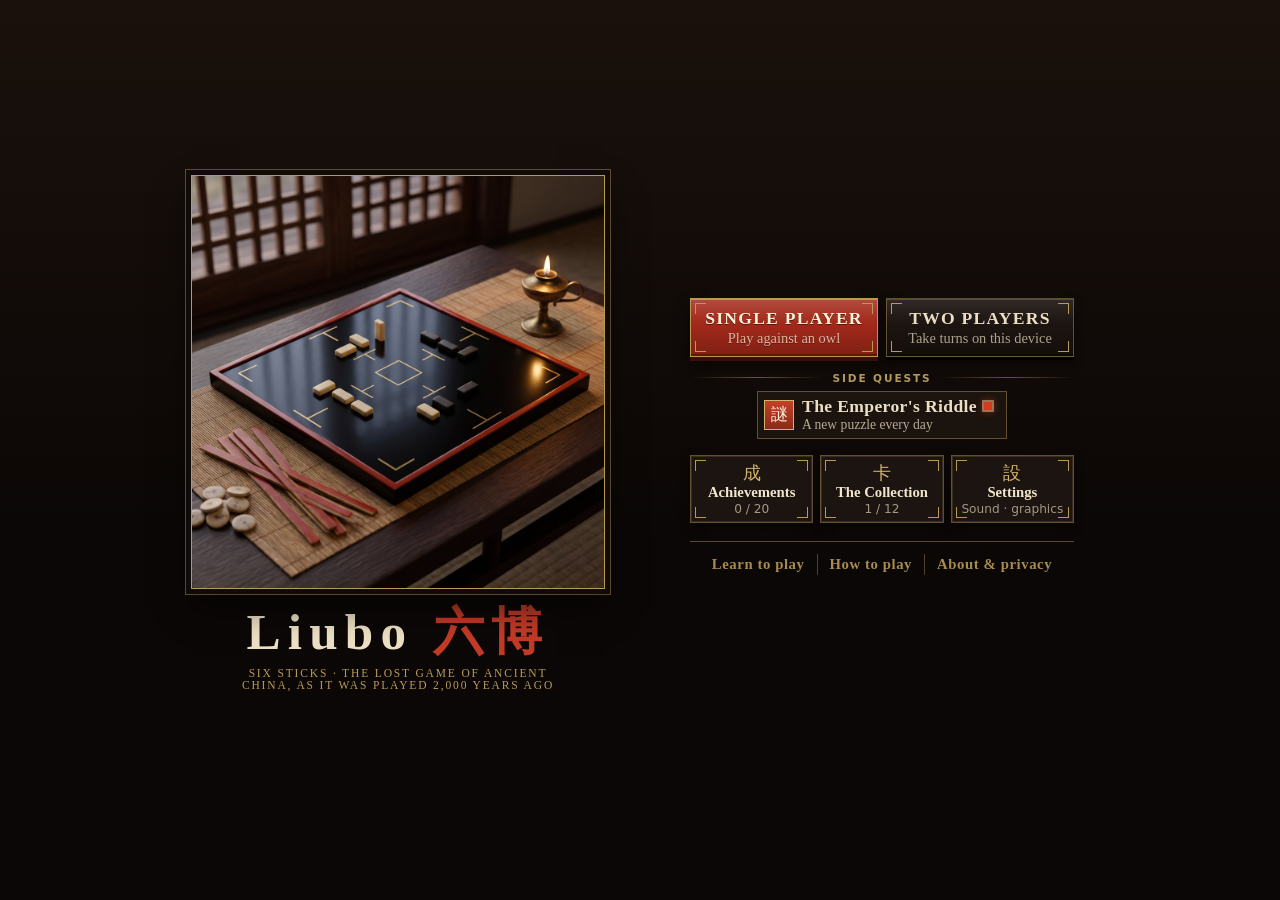
==== index.html @ 42d7b38d "Liubo 1.1.0 on the web: first publish (game code 21aaacc) Co-Authored-By: Claude Fable 5.2 <noreply@" ====
<!doctype html>
<html lang="en">
  <head>
    <meta charset="UTF-8" />
    <meta http-equiv="Content-Security-Policy" content="default-src 'self'; style-src 'self' 'unsafe-inline'; img-src 'self' data:; media-src 'self' data:; connect-src 'self'; object-src 'none'; base-uri 'self'; form-action 'none'" />
    <meta name="viewport" content="width=device-width, initial-scale=1.0, viewport-fit=cover" />
    <meta name="theme-color" content="#0b0705" />
    <title>Liubo: Ancient Strategy Game</title>
    <meta name="description" content="Play Liubo, the lost board game of Han dynasty China, in your browser. Throw six bamboo sticks, race your pieces around a lacquer board, raise an owl and catch the fish. Free, with no account, no adverts and no tracking." />
    <link rel="canonical" href="https://liubo.dcegno.com/" />

    <!-- Add to the home screen (Android: "Install app"; iPhone and iPad: Share → Add to Home Screen). -->
    <link rel="manifest" href="./manifest.webmanifest" />
    <link rel="icon" type="image/png" sizes="32x32" href="./icons/favicon-32.png" />
    <link rel="icon" type="image/png" sizes="192x192" href="./icons/icon-192.png" />
    <link rel="apple-touch-icon" href="./icons/apple-touch-icon.png" />
    <meta name="mobile-web-app-capable" content="yes" />
    <meta name="apple-mobile-web-app-capable" content="yes" />
    <meta name="apple-mobile-web-app-title" content="Liubo" />
    <meta name="apple-mobile-web-app-status-bar-style" content="black-translucent" />

    <!-- On an iPhone or iPad, Safari offers the real app from the App Store. -->
    <meta name="apple-itunes-app" content="app-id=6832985025" />

    <!-- The picture and words shown when the address is shared. -->
    <meta property="og:type" content="website" />
    <meta property="og:site_name" content="Liubo" />
    <meta property="og:title" content="Liubo: Ancient Strategy Game" />
    <meta property="og:description" content="The lost board game of Han dynasty China. Play it in your browser." />
    <meta property="og:url" content="https://liubo.dcegno.com/" />
    <meta property="og:image" content="https://liubo.dcegno.com/og.jpg" />
    <meta property="og:image:width" content="1200" />
    <meta property="og:image:height" content="630" />
    <meta name="twitter:card" content="summary_large_image" />
    <script type="module" crossorigin src="./assets/index-BTFy4guY.js"></script>
  </head>
  <body style="background:#0b0705">
    <div id="root"></div>
    <noscript>
      <p style="color:#e9d9b0;font-family:system-ui,sans-serif;text-align:center;padding:2rem">Liubo needs JavaScript to run. Please switch it on in your browser and load the page again.</p>
    </noscript>
  </body>
</html>
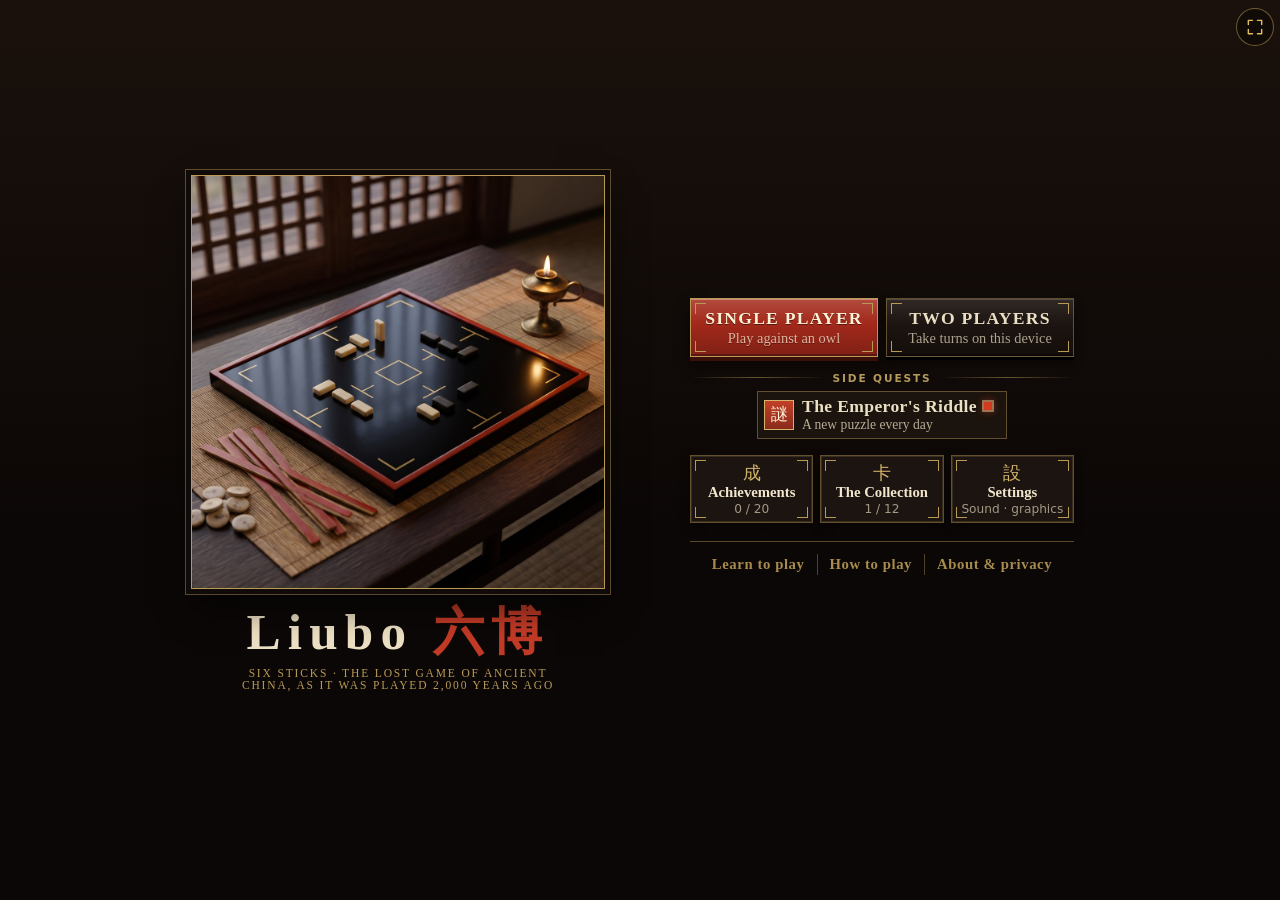
==== commit 06e76048: "Liubo 1.1.0 on the web (game code 63056d9) Co-Authored-By: Claude Fable 5.2 <noreply@anthropic.com>" ====
--- a/index.html
+++ b/index.html
@@ -31,13 +31,51 @@
     <meta property="og:image" content="https://liubo.dcegno.com/og.jpg" />
     <meta property="og:image:width" content="1200" />
     <meta property="og:image:height" content="630" />
+    <meta property="og:image:alt" content="A Liubo game on a lacquer table lit by an oil lamp" />
     <meta name="twitter:card" content="summary_large_image" />
-    <script type="module" crossorigin src="./assets/index-BTFy4guY.js"></script>
+
+    <!-- The menu's picture is fetched at once, together with the game's code. -->
+    <link rel="preload" as="image" href="./art/classic/hero.jpg" />
+
+    <!-- What the page is, for search engines (read as data, never run). -->
+    <script type="application/ld+json">
+      {
+        "@context": "https://schema.org",
+        "@type": "VideoGame",
+        "name": "Liubo: Ancient Strategy Game",
+        "url": "https://liubo.dcegno.com/",
+        "image": "https://liubo.dcegno.com/og.jpg",
+        "description": "Liubo, the lost board game of Han dynasty China, reconstructed. Throw six bamboo sticks, race your pieces around a lacquer board, raise an owl and catch the fish.",
+        "genre": ["Board game", "Strategy game"],
+        "gamePlatform": ["Web browser", "iOS"],
+        "applicationCategory": "Game",
+        "operatingSystem": "Any",
+        "playMode": ["SinglePlayer", "MultiPlayer"],
+        "inLanguage": ["en", "it", "es", "fr", "de", "pt", "ru", "tr", "ja", "ko", "zh-Hans", "zh-Hant"],
+        "isAccessibleForFree": true,
+        "offers": { "@type": "Offer", "price": "0", "priceCurrency": "EUR" },
+        "publisher": { "@type": "Organization", "name": "Dcegno", "url": "https://dcegno.com" },
+        "sameAs": ["https://apps.apple.com/app/id6832985025", "https://dcegno.com/liubo"]
+      }
+    </script>
+    <script type="module" crossorigin src="./assets/index-CDjH04Vp.js"></script>
+    <link rel="modulepreload" crossorigin href="./assets/game-B6VoAgsR.js">
+    <link rel="modulepreload" crossorigin href="./assets/react-BFPXi17q.js">
+    <link rel="modulepreload" crossorigin href="./assets/lang-D-Oax-G3.js">
+    <link rel="preload" as="style" crossorigin href="./assets/game-BafY4LHN.css">
   </head>
   <body style="background:#0b0705">
-    <div id="root"></div>
+    <div id="root">
+      <!-- Shown from the first moment, while the game's code arrives; the game replaces it when it starts. -->
+      <div role="status" aria-label="Liubo" style="position:fixed;inset:0;display:grid;place-items:center;background:radial-gradient(110% 80% at 50% 0%,#3a2416,#150d09 55%,#070504)">
+        <div style="text-align:center">
+          <div style="font:600 2.1rem/1 'Cormorant Garamond','Iowan Old Style',Palatino,'Songti SC',Georgia,serif;letter-spacing:0.34em;padding-left:0.34em;color:#e2bd62">LIUBO</div>
+          <div style="margin-top:0.7rem;font:1.35rem/1 'Songti SC','Noto Serif CJK SC',STSong,serif;letter-spacing:0.3em;padding-left:0.3em;color:#c23a26">六博</div>
+        </div>
+      </div>
+    </div>
     <noscript>
-      <p style="color:#e9d9b0;font-family:system-ui,sans-serif;text-align:center;padding:2rem">Liubo needs JavaScript to run. Please switch it on in your browser and load the page again.</p>
+      <p style="position:fixed;left:0;right:0;bottom:2rem;color:#e9d9b0;font-family:system-ui,sans-serif;text-align:center;padding:0 2rem">Liubo needs JavaScript to run. Please switch it on in your browser and load the page again.</p>
     </noscript>
   </body>
 </html>
--- a/assets/game-BafY4LHN.css
+++ b/assets/game-BafY4LHN.css
@@ -0,0 +1 @@
+:root{--ink: #3b2412;--wood: #8a5529;--wood-dark: #5e3716;--wood-light: #b9783f;--parchment: #fbeecb;--parchment-deep: #f0d79c;--gold: #ffd23f;--gold-deep: #e39a12;--sea: #1aa7c4;font-family:ui-rounded,SF Pro Rounded,Nunito,Avenir Next,system-ui,sans-serif;color:var(--ink)}*{box-sizing:border-box}html,body,#root{height:100%;margin:0}body{background:var(--sea);-webkit-tap-highlight-color:transparent;touch-action:manipulation;user-select:none;-webkit-user-select:none;overflow:hidden}button{font:inherit;color:inherit;cursor:pointer}img{-webkit-user-drag:none}.panel{background:linear-gradient(var(--parchment),var(--parchment-deep));border:4px solid var(--wood);border-radius:22px;box-shadow:inset 0 0 0 2px #ffe9a8,inset 0 -6px 12px #8a55292e,0 5px 0 var(--wood-dark),0 10px 18px #1e140a59}.btn{border:3px solid var(--wood-dark);border-radius:999px;background:linear-gradient(#ffe36b,var(--gold) 45%,var(--gold-deep));color:var(--wood-dark);font-weight:900;font-size:1.1rem;letter-spacing:.02em;padding:.6rem 1.4rem;box-shadow:inset 0 2px #ffffffb3,0 4px 0 var(--wood-dark),0 8px 12px #1e140a4d;text-shadow:0 1px 0 rgba(255,255,255,.6)}.btn:active:not(:disabled){transform:translateY(3px);box-shadow:inset 0 2px #ffffffb3,0 1px 0 var(--wood-dark)}.btn:disabled{filter:grayscale(.55) brightness(.92);opacity:.7;cursor:default}.btn.big{font-size:1.6rem;padding:.8rem 3.2rem;margin:.4rem 0 1.2rem}.link{border:0;background:none;font-weight:800;padding:.4rem .6rem}.chip,.lang button,.choice button{border:2.5px solid var(--wood-dark);border-radius:999px;background:linear-gradient(var(--wood-light),var(--wood));color:#fff3d6;font-weight:800;box-shadow:inset 0 1px #ffffff59,0 3px 0 var(--wood-dark);text-shadow:0 1px 0 rgba(0,0,0,.35)}.lang button.on,.choice button.on{background:linear-gradient(#ffe36b,var(--gold) 45%,var(--gold-deep));color:var(--wood-dark);text-shadow:0 1px 0 rgba(255,255,255,.6)}.home{height:100%;overflow-y:auto;background:radial-gradient(120% 90% at 30% 20%,#5fc6cf,#23a6c2 45%,#147f9d);padding:calc(env(safe-area-inset-top) + 14px) 16px 32px}.home-inner{max-width:500px;margin:0 auto;display:flex;flex-direction:column;align-items:center;text-align:center}.lang{align-self:flex-end;display:flex;gap:6px}.lang button{padding:.35rem .8rem;font-size:.85rem}.hero{position:relative;width:min(100%,360px,30vh);margin-top:22px}.hero-board{width:100%;aspect-ratio:1;object-fit:cover;border-radius:28px;border:5px solid var(--wood);box-shadow:0 6px 0 var(--wood-dark),0 14px 24px #1e140a66;display:block}.hero-pirate{position:absolute;bottom:-14px;height:46%;filter:drop-shadow(0 6px 4px rgba(30,20,10,.4))}.hero-pirate.left{left:-4%}.hero-pirate.right{right:-4%}.hero-owl{position:absolute;top:-6%;right:6%;height:26%;filter:drop-shadow(0 5px 4px rgba(30,20,10,.4))}.home h1{font-size:3.2rem;line-height:1;margin:1.1rem 0 0;letter-spacing:.01em;color:var(--gold);-webkit-text-stroke:2px var(--wood-dark);paint-order:stroke fill;text-shadow:0 4px 0 var(--wood-dark),0 8px 14px rgba(30,20,10,.45)}.sub{margin:.6rem 0 1rem;font-weight:800;color:#fff;text-shadow:0 2px 0 rgba(30,20,10,.55),0 0 8px rgba(30,20,10,.5);text-wrap:balance}.choice{display:flex;gap:8px;margin-bottom:10px;flex-wrap:wrap;justify-content:center}.choice button{padding:.5rem .95rem}.how{padding:14px 18px;text-align:left;width:100%}.how h2{margin:0 0 6px;font-size:1.15rem}.how ol{margin:0;padding-left:1.3rem;display:grid;gap:6px;line-height:1.35}.about{font-size:.82rem;opacity:.8;margin:12px 0 0}.match{position:fixed;inset:0;overflow:hidden}.scene{position:absolute;inset:0}.backdrop{position:absolute;inset:0;background:radial-gradient(120% 90% at 30% 20%,#5fc6cf,#23a6c2 45%,#147f9d)}.board3d{position:absolute!important;inset:0;touch-action:manipulation}.flat-wrap{position:absolute;inset:0;display:flex;align-items:center;justify-content:center;padding-left:10px;padding-right:10px}.board{width:100%;height:100%;max-width:560px;display:block;filter:drop-shadow(0 6px 0 rgba(30,20,10,.25))}.top,.tray{position:absolute;left:50%;transform:translate(-50%);width:min(100% - 16px,560px);z-index:2}.top{top:calc(env(safe-area-inset-top) + 6px);display:grid;gap:7px}.topbar{display:flex;gap:6px;align-items:center}.spacer{flex:1}.chip{font-size:.8rem;padding:.3rem .75rem;min-height:32px}.huds{display:grid;grid-template-columns:1fr 1fr;gap:8px}.hud{position:relative;display:flex;align-items:center;gap:6px;min-width:0;background:linear-gradient(var(--parchment),var(--parchment-deep));border:3px solid;border-radius:18px;padding:3px 8px 3px 3px;box-shadow:inset 0 0 0 2px #ffe9a8,0 3px 0 var(--wood-dark),0 6px 10px #1e140a4d;filter:saturate(.75) brightness(.93);transition:filter .2s,box-shadow .2s,transform .2s}.hud.active{filter:none;transform:scale(1.03);box-shadow:inset 0 0 0 2px #ffe9a8,0 0 0 4px var(--gold),0 8px 14px #1e140a59}.head{width:40px;height:40px;object-fit:contain;object-position:bottom;flex-shrink:0;margin:-8px 0 -3px;filter:drop-shadow(0 2px 1px rgba(30,20,10,.35))}.hud-text{display:grid;gap:2px;min-width:0}.hud-name{font-weight:900;font-size:.85rem;white-space:nowrap;overflow:hidden;text-overflow:ellipsis}.slots{display:flex;gap:2px}.coin{width:15px;height:15px;border-radius:50%;background:#5e371638;box-shadow:inset 0 1px 2px #1e140a73}.coin.won{background:radial-gradient(circle at 35% 30%,#fff3a8,var(--gold) 45%,var(--gold-deep));box-shadow:inset 0 0 0 1.5px #b9770a,0 1px #1e140a66;animation:coin-in .4s ease-out}@keyframes coin-in{0%{transform:scale(2.2) rotate(-40deg);opacity:0}}.streak{position:absolute;top:-10px;right:8px;background:linear-gradient(#ffe36b,var(--gold-deep));border:2px solid var(--wood-dark);border-radius:999px;font-size:.66rem;font-weight:900;padding:0 6px;white-space:nowrap}.tray{bottom:calc(env(safe-area-inset-bottom) + 10px);background:linear-gradient(var(--parchment),var(--parchment-deep));border:4px solid;border-radius:24px;padding:6px 12px 10px;box-shadow:inset 0 0 0 2px #ffe9a8,inset 0 -6px 12px #8a55292e,0 5px 0 var(--wood-dark),0 10px 18px #1e140a66}.message{margin:0 0 6px;font-weight:800;text-align:center;min-height:2.6em;display:flex;align-items:center;justify-content:center;line-height:1.3;text-wrap:balance}.tray-row{display:flex;align-items:center;gap:10px}.sticks{display:flex;gap:5px;padding:6px 8px;border-radius:14px;background:repeating-linear-gradient(90deg,#c99653 0 6px,#b98443 6px 12px);box-shadow:inset 0 2px 5px #1e140a73,0 0 0 2px var(--wood-dark)}.stick{width:17px;height:58px;border-radius:9px;border:2px solid var(--wood-dark);background:linear-gradient(90deg,#e2c483,#fbeecb 45%,#d3b06a);box-shadow:0 2px 2px #1e140a59}.stick.idle{opacity:.6}.stick.painted{background:linear-gradient(#d23a22 0 36%,var(--gold) 36% 45%,#d23a22 45% 55%,var(--gold) 55% 64%,#d23a22 64%);box-shadow:0 0 0 2px var(--gold),0 0 10px 2px #ffd23fcc}.sticks.rolling .stick{animation:tumble 1s cubic-bezier(.3,.6,.4,1) both;background:#e2c483;box-shadow:none}@keyframes tumble{0%{transform:translateY(0) rotate(0)}40%{transform:translateY(-26px) rotate(200deg) scaleX(.3)}to{transform:translateY(0) rotate(360deg)}}.result{flex:1;display:flex;flex-direction:column;align-items:center;min-width:0}.count{font-size:2.8rem;font-weight:900;line-height:1;font-variant-numeric:tabular-nums;color:var(--gold);-webkit-text-stroke:2px var(--wood-dark);paint-order:stroke fill;text-shadow:0 3px 0 var(--wood-dark)}.throw-name{font-size:.78rem;font-weight:900;text-align:center;margin-top:3px}.btn.throw{min-width:100px;color:#fff;text-shadow:0 2px 0 rgba(30,20,10,.45)}.win-backdrop{position:absolute;inset:0;z-index:3;display:grid;place-items:center;background:#1e140a73;padding:24px}.win{width:min(100%,380px);padding:20px 20px 22px;display:flex;flex-direction:column;align-items:center;gap:6px;animation:pop .35s ease-out}@keyframes pop{0%{transform:scale(.7);opacity:0}}.winner{height:170px;margin-top:-70px;filter:drop-shadow(0 8px 6px rgba(30,20,10,.45));animation:cheer .7s ease-in-out infinite alternate}@keyframes cheer{to{transform:translateY(-12px) rotate(3deg)}}.win h2{margin:0;font-size:2rem;text-align:center;text-wrap:balance;color:var(--gold);-webkit-text-stroke:2px var(--wood-dark);paint-order:stroke fill;text-shadow:0 3px 0 var(--wood-dark)}.win p{margin:0 0 8px;font-weight:900;font-size:1.4rem;font-variant-numeric:tabular-nums}.piece{transition:transform .3s cubic-bezier(.45,0,.25,1)}.pulse{animation:pulse 1s ease-in-out infinite;transform-box:fill-box;transform-origin:center}@keyframes pulse{50%{transform:scale(1.18);opacity:.55}}.route{animation:blink .9s ease-in-out infinite}@keyframes blink{50%{opacity:.35}}.ghost{animation:bob .9s ease-in-out infinite}@keyframes bob{50%{opacity:.65}}.pond-glow{stroke:var(--gold);stroke-width:7;animation:blink .9s ease-in-out infinite}.swim{animation:swim 14s linear infinite}@keyframes swim{to{transform:rotate(360deg)}}.splash{transform-box:fill-box;transform-origin:center;animation:splash .9s ease-out forwards}@keyframes splash{0%{transform:scale(.3);opacity:1}to{transform:scale(2.6);opacity:0}}@media(prefers-reduced-motion:reduce){.pulse,.route,.ghost,.pond-glow,.swim,.splash,.sticks.rolling .stick,.win,.winner,.coin.won{animation:none}.piece{transition:none}}.loading{position:absolute;inset:0;z-index:1;background:inherit;pointer-events:none;margin:0;display:grid;place-items:center;color:#fff;font-weight:900;font-size:1.2rem;text-shadow:0 2px 0 rgba(30,20,10,.5)}.theme-classic{--ink: #f1e6cc;--wood: #b08a3c;--wood-dark: #060403;--wood-light: #2a1c14;--parchment: #1d1410;--parchment-deep: #0f0a08;--gold: #e2bd62;--gold-deep: #a97e2b;color:var(--ink);font-family:Cormorant Garamond,Iowan Old Style,Palatino,Songti SC,Georgia,serif}.home.theme-classic{background:radial-gradient(110% 80% at 50% 0%,#3a2416,#150d09 55%,#070504)}.theme-classic .backdrop{background:#0b0705}.theme-classic .panel,.theme-classic .hud,.theme-classic .tray{background:linear-gradient(#221711f0,#0c0806f5);box-shadow:inset 0 0 0 1px #e2bd628c,inset 0 1px #ffffff0f,0 10px 26px #000000a6;border-width:2px;-webkit-backdrop-filter:blur(6px);backdrop-filter:blur(6px)}.theme-classic .panel{border-color:#7a2418}.theme-classic .hud{filter:brightness(.72)}.theme-classic .hud.active{filter:none;box-shadow:inset 0 0 0 1px #e2bd62b3,0 0 0 2px var(--gold),0 0 22px #ffbe5a73}.theme-classic .hud-name,.theme-classic .message{letter-spacing:.03em;font-size:1.02rem}.theme-classic .chip,.theme-classic .lang button,.theme-classic .choice button{background:linear-gradient(#2a1c14,#120c09);color:#e8d9b4;border:1.5px solid rgba(226,189,98,.6);box-shadow:0 3px 8px #00000080;text-shadow:none;font-weight:700;letter-spacing:.03em}.theme-classic .lang button.on,.theme-classic .choice button.on{background:linear-gradient(#b93a25,#7a2418);color:#fff1d6;border-color:var(--gold);text-shadow:0 1px 0 rgba(0,0,0,.5)}.theme-classic .btn{background:linear-gradient(#c24028,#8a2a1b);color:#fff1d6;border:1.5px solid var(--gold);box-shadow:inset 0 1px #ffffff40,0 4px #3d120b,0 10px 18px #0000008c;text-shadow:0 1px 0 rgba(0,0,0,.5);letter-spacing:.06em}.theme-classic .btn.throw{background:linear-gradient(#c24028,#8a2a1b)!important}.theme-classic .btn:active:not(:disabled){box-shadow:inset 0 1px #ffffff40,0 1px #3d120b}.theme-classic .hero-board{border:2px solid var(--gold-deep);border-radius:10px;box-shadow:0 0 0 5px #0a0605,0 0 0 6px #e2bd6280,0 22px 40px #000000b3}.home.theme-classic h1{font-weight:600;letter-spacing:.08em;color:var(--gold);-webkit-text-stroke:0;text-shadow:0 2px 14px rgba(255,180,80,.35)}.cjk{font-family:Songti SC,"Noto Serif CJK SC",STSong,serif;color:#c9402a}.theme-classic .sub{color:#d9c9a2;text-shadow:none;font-weight:500;font-style:italic;font-size:1.05rem}.theme-classic .how ol{font-size:1.02rem}.theme-classic .count{color:var(--gold);-webkit-text-stroke:0;text-shadow:0 0 14px rgba(255,190,90,.5);font-weight:600}.theme-classic .win h2{-webkit-text-stroke:0;text-shadow:0 0 14px rgba(255,190,90,.5);font-weight:600;letter-spacing:.05em}.theme-classic .sticks{background:repeating-linear-gradient(90deg,#6f5630 0 5px,#5d4727 5px 10px);box-shadow:inset 0 2px 6px #000000b3,0 0 0 1px #e2bd6280}.theme-classic .stick{border-color:#1a100a}.theme-classic .stick.painted{background:linear-gradient(90deg,#8a2a1b,#c24028 45%,#7a2418);box-shadow:0 0 10px 1px #ff9650b3}.theme-classic .coin{background:#f1e6cc1f;box-shadow:inset 0 0 0 1px #e2bd6259}.theme-classic .coin.won{background:radial-gradient(circle at 35% 30%,#fffaf0,#e9dcc0 55%,#b9a57c);box-shadow:0 1px 2px #0009}.theme-classic .streak{background:linear-gradient(#c24028,#8a2a1b);color:#fff1d6;border:1px solid var(--gold)}.piece-icon{display:block;flex-shrink:0;width:34px;height:20px;border-radius:5px;margin:0 4px 0 6px;box-shadow:inset 0 2px 2px #ffffff59,inset 0 -3px 4px #00000059,0 2px 4px #0009}.piece-icon.ivory{background:linear-gradient(#fbf3df,#d9c9a2)}.piece-icon.ebony{background:linear-gradient(#4a3024,#1c110b);box-shadow:inset 0 2px 2px #ffffff2e,inset 0 0 0 1px #e2bd6259,0 2px 4px #0009}.piece-icon.big{width:46px;height:92px;border-radius:9px;margin:0 0 8px}.match .loading{background:var(--loading-bg, #1aa7c4)}.theme-classic .loading{--loading-bg: #0b0705;color:#e2bd62;font-style:italic;letter-spacing:.04em;text-shadow:none}.theme-classic .tray,.theme-classic .hud{border-color:#e2bd628c!important}.theme-classic .board3d{filter:contrast(1.12) saturate(1.22)}.theme-classic .scene:after{content:"";position:absolute;inset:0;pointer-events:none;background:radial-gradient(120% 90% at 50% 50%,transparent 45%,rgba(0,0,0,.6))}.play-row{display:flex;gap:12px;flex-wrap:wrap;justify-content:center;margin:.4rem 0 1.2rem}.play-row .btn.big{margin:0;padding:.8rem 2rem}.lobby{width:100%;padding:16px 18px;margin:.4rem 0 1.2rem;display:grid;gap:10px;justify-items:center}.field{display:grid;gap:4px;width:100%;text-align:left;font-weight:700}.field input,.code-input{font:inherit;font-size:1.1rem;color:inherit;width:100%;padding:.55rem .8rem;border-radius:12px;border:2px solid var(--wood);background:#ffffff1f;user-select:text;-webkit-user-select:text}.code-input{text-align:center;letter-spacing:.35em;font-weight:800;text-transform:uppercase}.join-row{display:flex;gap:8px;width:100%}.join-row .btn{flex-shrink:0}.lobby-label{margin:6px 0 0;font-weight:700;opacity:.85}.lobby-hint{margin:0;font-size:.92rem;opacity:.8;text-wrap:balance}.lobby-code{margin:0;font-size:3rem;font-weight:800;letter-spacing:.3em;padding-left:.3em;color:var(--gold);user-select:text;-webkit-user-select:text}.lobby-wait{margin:0;font-style:italic}.lobby-error{margin:0;color:#ff8a70;font-weight:700}.chip.code{letter-spacing:.2em;cursor:default;user-select:text;-webkit-user-select:text}.clock{margin-left:auto;font-weight:800;font-variant-numeric:tabular-nums;font-size:1.05rem;padding:2px 8px;border-radius:8px;background:#00000040;opacity:.7}.clock.running{opacity:1;background:#b82a17;color:#fff}.reason{font-size:1rem!important;font-weight:600!important;opacity:.85}.net-banner{position:absolute;z-index:3;left:50%;top:42%;transform:translate(-50%,-50%);margin:0;padding:12px 18px;border-radius:14px;background:#0a0604e6;color:#ffe6b0;border:1px solid var(--gold);font-weight:700;text-align:center;max-width:min(90%,420px)}.avatar{flex-shrink:0;width:40px;height:40px;border-radius:50%;display:grid;place-items:center;background:radial-gradient(circle at 35% 30%,#3a271c,#120b08);box-shadow:inset 0 0 0 1.5px #e2bd6299,0 2px 5px #0009}.avatar .piece-icon{margin:0;width:24px;height:14px;border-radius:4px}.avatar.owl{font-size:1.35rem;line-height:1;color:#e2bd62}.hud-tag{font-size:.68rem;font-weight:700;letter-spacing:.12em;text-transform:uppercase;opacity:.7}.hud-home{font-size:.82rem;opacity:.75}.huds .hud-tag,.huds .hud-home,.huds .equip{display:none}.side-slot{--side-w: clamp(128px, 17vw, 210px);position:absolute;z-index:2;top:46%;transform:translateY(-50%);width:var(--side-w)}.side-slot.left{left:calc(env(safe-area-inset-left) + 10px)}.side-slot.right{right:calc(env(safe-area-inset-right) + 10px)}.side-slot .hud{flex-direction:column;text-align:center;gap:8px;padding:16px 10px 12px;border-radius:20px}.side-slot .hud-text{justify-items:center;gap:5px;width:100%}.side-slot .hud-name{font-size:1.15rem;max-width:100%}.theme-classic .side-slot .hud-name{font-size:1.3rem}.side-slot .avatar{width:68px;height:68px}.side-slot .avatar .piece-icon{width:40px;height:23px;border-radius:6px}.side-slot .avatar.owl{font-size:2.3rem}.side-slot .head{width:68px;height:68px;margin:0}.side-slot .slots{gap:4px;justify-content:center;flex-wrap:wrap}.side-slot .coin{width:18px;height:18px}.side-slot .clock{margin:0;font-size:1.35rem;padding:3px 14px}.equip{display:flex;gap:8px;width:100%;padding-top:9px;border-top:1px solid rgba(226,189,98,.28)}.equip-item{flex:1;display:grid;justify-items:center;align-content:start;gap:4px;font-size:.74rem;letter-spacing:.04em;opacity:.85}.equip-item>:first-child{height:22px}.equip-item .piece-icon{margin:3px 0;width:28px;height:16px}.equip-item img{object-fit:contain}.mini-sticks{display:flex;gap:2px}.mini-sticks i{width:5px;border-radius:3px;background:linear-gradient(90deg,#e2c483,#fbeecb 45%,#d3b06a);box-shadow:0 1px 2px #00000080}.mini-sticks i:nth-child(2){background:linear-gradient(90deg,#8a2a1b,#c24028 45%,#7a2418)}@media(max-height:520px){.side-slot{top:calc(env(safe-area-inset-top) + 46px);transform:none}.side-slot .hud{gap:4px;padding:8px 8px 7px}.side-slot .avatar,.side-slot .head{width:40px;height:40px}.side-slot .avatar .piece-icon{width:24px;height:14px}.side-slot .avatar.owl{font-size:1.35rem}.side-slot .hud-home,.side-slot .equip,.side-slot .hud-tag{display:none}.side-slot .coin{width:14px;height:14px}.side-slot .clock{font-size:1.05rem}}@media(max-height:520px)and (orientation:landscape){.side-slot{--side-w: clamp(90px, 12vw, 147px)}.side-slot .hud{gap:3px;padding:6px 6px 5px;border-radius:14px;border-width:2px}.side-slot .hud-name,.theme-classic .side-slot .hud-name{font-size:.9rem}.side-slot .hud-text{gap:3px}.side-slot .avatar,.side-slot .head{width:28px;height:28px}.side-slot .avatar .piece-icon{width:17px;height:10px;border-radius:3px}.side-slot .avatar.owl{font-size:.95rem}.side-slot .slots{gap:3px}.side-slot .slots{gap:2px}.side-slot .coin{width:9px;height:9px}.side-slot .clock{font-size:.8rem;padding:1px 8px}.tray{display:grid;grid-template-columns:1fr auto;align-items:center;column-gap:12px;width:min(100% - 250px,600px);bottom:calc(env(safe-area-inset-bottom) + 6px);padding:4px 8px 4px 12px;border-width:2px;border-radius:16px}.tray .tut-step{grid-column:1 / -1;margin:0;font-size:.62rem}.tray .message,.theme-classic .tray .message{margin:0;min-height:0;font-size:.82rem;line-height:1.25}.tray .tray-row{gap:8px}.tray .sticks{gap:3px;padding:4px 5px;border-radius:9px}.tray .stick{width:9px;height:30px;border-width:1px;border-radius:5px}.tray .count{font-size:1.5rem;min-width:1.2em}.tray .btn{font-size:.9rem;padding:.3rem .9rem;min-height:38px}}.btn.learn{margin:0 0 1.2rem}.tut-step{margin:0 0 2px;text-align:center;font-size:.72rem;font-weight:700;letter-spacing:.14em;text-transform:uppercase;color:var(--gold);opacity:.85}.reason{text-align:center;text-wrap:balance}.home-inner{position:relative;min-height:100%;justify-content:center}.home-brand,.home-menu{width:100%;display:flex;flex-direction:column;align-items:center}.menu{width:min(100%,340px);display:grid;gap:10px;margin:.4rem 0 1rem}.menu-item{display:grid;gap:1px;width:100%;padding:.6rem 1rem;text-align:center;border:2.5px solid var(--wood-dark);border-radius:16px;background:linear-gradient(var(--wood-light),var(--wood));color:#fff3d6;box-shadow:inset 0 1px #ffffff4d,0 3px 0 var(--wood-dark)}.menu-item:active{transform:translateY(2px)}.menu-label{font-weight:800;font-size:1.2rem;letter-spacing:.03em}.menu-hint{font-size:.85rem;opacity:.75}.menu-item.main{background:linear-gradient(#ffe36b,var(--gold) 45%,var(--gold-deep));color:var(--wood-dark);padding:.8rem 1rem}.menu-item.main .menu-label{font-size:1.45rem}.theme-classic .menu-item{background:linear-gradient(#2a1c14f2,#0f0a08f7);border:1px solid rgba(226,189,98,.55);color:#f1e6cc;box-shadow:0 4px 12px #00000080}.theme-classic .menu-item.main{background:linear-gradient(#c24028,#8a2a1b);border-color:var(--gold);color:#fff1d6}.theme-classic .menu-hint{font-style:italic}.setup{width:min(100%,420px);padding:14px 16px 8px;margin:.4rem 0 1rem;display:grid;gap:8px;justify-items:center}.setup h2{margin:0;font-size:1.35rem;color:var(--gold);letter-spacing:.04em}.setup-label{margin:6px 0 0;font-size:.78rem;font-weight:700;letter-spacing:.14em;text-transform:uppercase;opacity:.75}.setup .choice{margin:0}.setup .btn.big{margin:10px 0 0;padding:.65rem 2.4rem;font-size:1.35rem}.foes{display:grid;grid-template-columns:repeat(2,1fr);gap:8px;width:100%}.foe{display:grid;justify-items:center;align-content:start;gap:4px;padding:10px 4px 8px;border-radius:14px;border:1px solid rgba(226,189,98,.35);background:#00000040;opacity:.8}.foe.on{opacity:1;border-color:var(--gold);box-shadow:0 0 0 1px var(--gold),0 0 16px #ffbe5a59;background:#7a241859}.foe-name{font-weight:800;font-size:.98rem;line-height:1.15;text-wrap:balance}.foe-level{font-size:.72rem;letter-spacing:.12em;text-transform:uppercase;color:var(--gold)}.home-menu .how,.home-menu .lobby{width:min(100%,460px)}.how .link{display:block;margin:6px auto 0}.how>.btn{display:block;margin:12px auto 4px}@media(min-width:700px)and (min-height:700px){.hero{width:min(100%,420px,36vh)}.menu{width:400px;gap:12px}.menu-label{font-size:1.4rem}.menu-item.main .menu-label{font-size:1.65rem}.menu-hint{font-size:.98rem}.setup{width:480px}.foes{grid-template-columns:repeat(4,1fr)}}@media(min-width:640px)and (min-aspect-ratio:11/10){.home-inner{max-width:940px;display:grid;grid-template-columns:1fr 1fr;column-gap:28px;align-items:center;align-content:center}.lang{position:absolute;top:0;right:0}.hero{width:min(100%,420px,46vh);margin-top:0}}@media(max-height:520px)and (orientation:landscape){.home{padding-top:calc(env(safe-area-inset-top) + 8px);padding-bottom:10px;padding-left:calc(env(safe-area-inset-left) + 16px);padding-right:calc(env(safe-area-inset-right) + 16px)}.home h1{font-size:2rem;margin:6px 0 0}.sub,.theme-classic .sub{font-size:.85rem;margin:2px 0 0}.menu{gap:6px;margin:0}.menu-item,.menu-item.main{padding:.3rem .8rem;border-radius:12px}.menu-label,.menu-item.main .menu-label{font-size:1.05rem}.menu-hint{font-size:.74rem}.setup{margin:0;padding:8px 12px 4px;gap:4px}.setup h2{display:none}.setup-label{margin:0}.foe{grid-template-columns:auto 1fr;text-align:left;column-gap:6px;padding:5px 6px}.foe .avatar{grid-row:span 2;width:30px;height:30px;font-size:1rem}.setup .btn.big{margin-top:4px;padding:.35rem 2rem;font-size:1.1rem}}@media(max-aspect-ratio:11/10)and (max-width:699px){.hero{width:min(100%,360px,24vh);margin-top:10px}.home h1{font-size:2.7rem;margin-top:.8rem}.sub,.theme-classic .sub{margin:.4rem 0 .7rem}.menu{gap:8px}}.about-page h2{margin:10px 0 4px}.about-page h2:first-child{margin-top:0}.about-page p{margin:0 0 8px;line-height:1.4}.home-menu .about-page{width:min(100%,460px)}@media(max-height:520px)and (orientation:landscape){.menu-item .menu-hint{display:none}.menu-item,.menu-item.main{padding:.28rem .8rem}}.duel .side-slot{--side-w: clamp(170px, 18vw, 230px);display:grid;gap:12px}.station{display:grid;justify-items:center;gap:10px;padding:14px 10px;border:2px solid;border-radius:20px;background:linear-gradient(#221711f0,#0c0806f5);box-shadow:inset 0 0 0 1px #e2bd6266,0 10px 26px #0009;filter:brightness(.7);transition:filter .2s,box-shadow .2s}.station.active{filter:none;box-shadow:inset 0 0 0 1px #e2bd62b3,0 0 0 2px var(--gold),0 0 22px #ffbe5a73}.station .sticks{gap:6px;padding:8px 10px}.station .stick{width:19px;height:96px;border-radius:10px}.station .result{flex:none;min-height:4.2rem}.station .btn.throw{width:100%;font-size:1.25rem;padding:.7rem .5rem}.tray.talk{width:min(100% - 2 * (clamp(170px,18vw,230px) + 40px),560px);padding:8px 14px}.tray.talk .message{margin:0;min-height:0}.plaque,.seat-say,.seat-throw{position:absolute;z-index:2;margin:0}.plaque{display:grid;grid-template-columns:1fr auto;grid-template-rows:auto 1fr;align-items:center;gap:.3em .5em;padding:.7em .9em;border:2px solid;border-radius:1em;background:linear-gradient(#221711f0,#0c0806f5);box-shadow:inset 0 0 0 1px #e2bd6280,0 .5em 1.4em #0009;filter:brightness(.7);transition:filter .2s,box-shadow .2s}.seat.active .plaque{filter:none;box-shadow:inset 0 0 0 1px #e2bd62b3,0 0 0 2px var(--gold),0 0 1.4em #ffbe5a73}.plaque-who{display:flex;align-items:center;gap:.5em;min-width:0}.plaque .avatar{width:2.1em;height:2.1em}.plaque .avatar .piece-icon{width:1.25em;height:.72em;border-radius:.2em}.plaque .hud-name,.theme-classic .plaque .hud-name{font-size:1.25em}.plaque .slots{grid-column:1;gap:.22em;flex-wrap:wrap;align-self:start}.plaque .coin{width:.95em;height:.95em}.plaque-count{grid-column:2;grid-row:1 / 3;display:grid;justify-items:center;min-width:3.4em}.plaque .count{font-size:3.6em}.plaque .throw-name{font-size:.7em}.plaque .streak{font-size:.6em}.seat-say{display:flex;align-items:center;justify-content:center;text-align:center;font-weight:800;font-size:inherit;line-height:1.2;text-wrap:balance;text-shadow:0 1px 4px #000,0 0 10px #000}.seat-throw{display:flex}.seat-throw .btn.throw{flex:1;font-size:1.25em;padding:0;min-width:0}.topbar,.bar-handle{touch-action:none}.chip.tuck{padding:.3rem .6rem;opacity:.8}.bar-handle{justify-self:center;width:96px;height:22px;padding:0;border:0;background:none;display:grid;place-items:center}.bar-handle i{width:44px;height:5px;border-radius:3px;background:#e2bd62bf;box-shadow:0 1px 4px #000000b3}.bar-handle{width:auto;height:auto;padding:3px 14px 2px;gap:3px}.bar-handle span{font-size:.68rem;font-weight:700;letter-spacing:.12em;text-transform:uppercase;color:#f1e6cccc;text-shadow:0 1px 3px #000}@media(max-width:430px){.topbar{gap:4px}.topbar .chip{font-size:.72rem;padding:.3rem .55rem}}.gc-why{margin:0;font-size:.8rem;opacity:.65;user-select:text;-webkit-user-select:text;text-wrap:balance}.menu-more{display:flex;flex-wrap:wrap;justify-content:center;gap:5px;margin-top:6px;padding-top:12px;border-top:1px solid rgba(226,189,98,.25)}.menu-more button{padding:.36rem .6rem;border-radius:999px;font-size:.8rem;font-weight:700;letter-spacing:0;white-space:nowrap;border:1px solid rgba(226,189,98,.4);background:#00000040;color:inherit;opacity:.9}.menu-more button:active{transform:translateY(1px)}.theme-classic .menu-more button{color:#e7d9b4}@media(min-width:700px)and (min-height:700px){.menu-more button{font-size:.92rem;padding:.42rem .75rem}}@media(max-height:520px)and (orientation:landscape){.menu-item .menu-hint{display:block}.menu-item,.menu-item.main{padding:.4rem .8rem}.menu-more{margin-top:2px;padding-top:8px}.menu-more button{font-size:.78rem;padding:.28rem .7rem}}.theme-classic{--lacquer: #100b09;--lacquer-lift: #1c1410;--cinnabar: #a3291b;--cinnabar-deep: #7c1d13;--bronze: #b99a55;--bronze-dim: rgba(185, 154, 85, .45);--bone: #ece0c4;--gold: #d2b46a;--ink: var(--bone);--mark: var(--bronze);--corners: linear-gradient(var(--mark), var(--mark)) top 4px left 4px / 11px 1px no-repeat, linear-gradient(var(--mark), var(--mark)) top 4px left 4px / 1px 11px no-repeat, linear-gradient(var(--mark), var(--mark)) top 4px right 4px / 11px 1px no-repeat, linear-gradient(var(--mark), var(--mark)) top 4px right 4px / 1px 11px no-repeat, linear-gradient(var(--mark), var(--mark)) bottom 4px left 4px / 11px 1px no-repeat, linear-gradient(var(--mark), var(--mark)) bottom 4px left 4px / 1px 11px no-repeat, linear-gradient(var(--mark), var(--mark)) bottom 4px right 4px / 11px 1px no-repeat, linear-gradient(var(--mark), var(--mark)) bottom 4px right 4px / 1px 11px no-repeat;font-family:Iowan Old Style,Palatino,Palatino Linotype,Book Antiqua,Songti SC,Georgia,serif}.theme-classic,.theme-classic *,.theme-classic *:before,.theme-classic *:after{border-radius:0!important}.theme-classic .coin{border-radius:50%!important}.theme-classic .stick,.theme-classic .mini-sticks i,.theme-classic .piece-icon,.theme-classic .bar-handle i{border-radius:1.5px!important}.home.theme-classic{background:linear-gradient(#1a110c,#0b0706 60%)}.theme-classic .panel,.theme-classic .hud,.theme-classic .tray,.theme-classic .plaque,.theme-classic .station{background:var(--corners),var(--lacquer);border:1px solid var(--bronze-dim)!important;box-shadow:0 6px 16px #0000008c;-webkit-backdrop-filter:none;backdrop-filter:none}.theme-classic .hud,.theme-classic .plaque{filter:none;opacity:.62;transform:none;transition:opacity .2s}.theme-classic .hud.active,.theme-classic .seat.active .plaque{opacity:1;transform:none;--mark: var(--bone);border-color:var(--bronze)!important;box-shadow:inset 0 3px 0 var(--cinnabar),0 6px 16px #0000008c}.theme-classic .hud-name{letter-spacing:.06em;font-weight:700}.theme-classic .message,.theme-classic .seat-say{font-weight:600;letter-spacing:.02em}.theme-classic .btn,.theme-classic .btn.throw{--mark: rgba(236, 224, 196, .55);background:var(--corners),var(--cinnabar)!important;color:var(--bone);border:1px solid var(--bronze);box-shadow:0 3px #3a0e09;text-shadow:none;font-weight:700;letter-spacing:.12em;text-transform:uppercase}.theme-classic .btn:active:not(:disabled){transform:translateY(2px);box-shadow:0 1px #3a0e09}.theme-classic .btn.big{letter-spacing:.16em}.theme-classic .chip,.theme-classic .lang button,.theme-classic .choice button{background:var(--lacquer);color:var(--bone);border:1px solid var(--bronze-dim);box-shadow:none;font-weight:600;letter-spacing:.06em}.theme-classic .lang button.on,.theme-classic .choice button.on{background:var(--cinnabar);border-color:var(--bronze);color:var(--bone);text-shadow:none}.theme-classic .clock,.theme-classic .net-banner,.theme-classic .streak{border:1px solid var(--bronze-dim)}.theme-classic .streak{background:var(--cinnabar)}.theme-classic .avatar{background:var(--lacquer-lift);box-shadow:inset 0 0 0 1px var(--bronze-dim)}.theme-classic .hud.active .avatar,.theme-classic .seat.active .avatar{background:var(--cinnabar-deep);box-shadow:inset 0 0 0 1px var(--bronze)}.theme-classic .sticks{box-shadow:inset 0 2px 5px #000000b3,0 0 0 1px var(--bronze-dim)}.theme-classic .stick.painted{background:var(--cinnabar);box-shadow:none}.theme-classic .count,.theme-classic .win h2{text-shadow:none;color:var(--bone)}.theme-classic .coin{box-shadow:inset 0 0 0 1px var(--bronze-dim);background:none}.home.theme-classic h1{text-shadow:none;color:var(--bone);letter-spacing:.14em;font-weight:600}.theme-classic .cjk{color:#c23a26}.theme-classic .sub{font-style:normal;letter-spacing:.16em;text-transform:uppercase;font-size:.72rem;color:var(--bronze)}.theme-classic .hero-board{border:1px solid var(--bronze);box-shadow:0 0 0 5px var(--lacquer),0 0 0 6px var(--bronze-dim),0 18px 32px #0009}.theme-classic .menu-item{background:var(--corners),var(--lacquer);color:var(--bone);border:1px solid var(--bronze-dim);box-shadow:none}.theme-classic .menu-item.main{--mark: rgba(236, 224, 196, .6);background:var(--corners),var(--cinnabar);border-color:var(--bronze);box-shadow:0 3px #3a0e09}.theme-classic .menu-label{letter-spacing:.14em;text-transform:uppercase;font-weight:700;font-size:1.02rem}.theme-classic .menu-item.main .menu-label{font-size:1.18rem}.theme-classic .menu-hint{font-style:normal;opacity:.7}.theme-classic .menu-more{gap:0;border-top-color:var(--bronze-dim)}.theme-classic .menu-more button{border:0;background:none;color:var(--bronze);letter-spacing:.04em;padding-top:.1rem;padding-bottom:.1rem}.theme-classic .menu-more button+button{border-left:1px solid var(--bronze-dim)}.theme-classic .setup h2{color:var(--bone);letter-spacing:.12em;text-transform:uppercase;font-size:1.1rem}.theme-classic .foe{background:var(--lacquer-lift);border:1px solid var(--bronze-dim);opacity:.7}.theme-classic .foe.on{opacity:1;background:var(--cinnabar-deep);border-color:var(--bronze);box-shadow:none}.theme-classic .foe-level{color:var(--bronze)}.theme-classic .loading{font-style:normal;letter-spacing:.14em;text-transform:uppercase}.huds.solo{grid-template-columns:1fr}.tray-who{flex:1;min-width:0;display:flex;align-items:center;gap:8px;position:relative;text-align:left}.tray-who .hud-name{font-size:1.05rem}.tray-who .clock{margin-left:0}.tray .result{flex:none;min-width:4.2rem}.match.wide .tray .result{flex:1;flex-direction:row;justify-content:center;gap:10px}.match.wide .tray .throw-name{margin:0}.tray .count{font-size:3.6rem}.tray .throw-name{font-size:.82rem;letter-spacing:.04em}.theme-classic .tray .result.shown .count{color:#fff6e0}.theme-classic .tray .result:not(.shown) .count{opacity:.45}@media(min-width:640px)and (max-height:520px)and (orientation:landscape){.tray .count{font-size:2.1rem}}.tray .sticks.small{gap:3px;padding:4px 5px}.tray .sticks.small .stick{width:8px;height:30px;border-width:1px}.tray .sticks.small{flex-shrink:0}.tray-who .hud-text{overflow:hidden}.tray-row:has(.sticks.small) .tray-who :is(.avatar,.head){display:none}.tray-row:has(.sticks.small) .tray-who .coin{flex-basis:9px}.tray-row:has(.sticks.small) .count{font-size:3rem}.tray-row:has(.sticks.small) .result{min-width:3rem}.huds.solo{justify-items:center;margin-top:clamp(8px,3vh,30px)}.huds.solo .hud{width:auto;max-width:70%;padding:4px 14px 4px 5px;gap:8px}.huds.solo .hud .avatar{width:32px;height:32px}.huds.solo .hud .hud-name{font-size:.92rem}.huds.solo .hud .coin{width:11px;height:11px}@media(max-width:400px){.tray-who{gap:6px}.tray-who .avatar{width:30px;height:30px}.tray .result{min-width:3.4rem}.theme-classic .topbar .chip{letter-spacing:0;white-space:nowrap;padding-left:.45rem;padding-right:.45rem}}.tray-who .hud-text{flex:1}.tray-who .slots{width:100%}.tray .tray-who .coin{flex:0 1 15px;width:auto;height:auto;aspect-ratio:1;min-width:0}.tray .btn.throw{min-width:0;padding:.6rem 1rem}.theme-classic .tray .btn.throw{letter-spacing:.08em}.tray-who{flex:1.6}.tray-who .avatar{width:34px;height:34px}.tray .result{min-width:3.2rem}.huds.solo .hud .hud-text{justify-items:center;text-align:center}.huds.solo .hud .slots{justify-content:center}.huds.solo .hud .coin{width:15px;height:15px}.huds.solo .hud{padding:5px 16px 6px 6px}.theme-classic .btn,.theme-classic .btn.throw,.theme-classic .menu-item.main{background:var(--corners),linear-gradient(#ffffff29,#fff0 42%,#00000038),var(--cinnabar)!important;box-shadow:inset 0 1px #ffebc866,inset 0 -2px #0000004d,0 4px #3a0e09,0 8px 12px #00000080;text-shadow:0 1px 0 rgba(0,0,0,.45)}.theme-classic .btn:active:not(:disabled),.theme-classic .menu-item.main:active{transform:translateY(3px);box-shadow:inset 0 2px 4px #0006,0 1px #3a0e09}.theme-classic .menu-item:not(.main),.theme-classic .chip,.theme-classic .lang button,.theme-classic .choice button{background:linear-gradient(#ffffff17,#fff0 45%,#0000004d),var(--lacquer-lift);box-shadow:inset 0 1px #ffebc82e,inset 0 -2px #00000073,0 3px #000,0 6px 10px #00000073}.theme-classic .menu-item:not(.main){background:var(--corners),linear-gradient(#ffffff17,#fff0 45%,#0000004d),var(--lacquer-lift)}.theme-classic .lang button.on,.theme-classic .choice button.on{background:linear-gradient(#ffffff29,#fff0 42%,#00000038),var(--cinnabar);box-shadow:inset 0 1px #ffebc866,inset 0 -2px #0000004d,0 3px #3a0e09,0 6px 10px #00000073}.theme-classic :is(.chip,.lang button,.choice button,.menu-item):active{transform:translateY(2px);box-shadow:inset 0 2px 4px #00000080,0 1px #000}.theme-classic .btn:disabled{filter:grayscale(.5) brightness(.8)}.match:not(.wide) .tray .result{width:3.2rem;min-width:3.2rem;overflow:visible}.match:not(.wide) .tray .throw-name{white-space:nowrap}.menu .menu-item{width:min(100%,15rem);justify-self:center}@media(min-width:700px)and (min-height:700px){.menu .menu-item{width:17.5rem}}.lang select{appearance:none;-webkit-appearance:none;font:inherit;font-size:.85rem;font-weight:700;letter-spacing:.03em;padding:.4rem 1.9rem .4rem .9rem;border-radius:999px;border:1.5px solid rgba(226,189,98,.6);color:var(--bone, #e8d9b4);background:linear-gradient(45deg,transparent 50%,currentColor 50%) right .95rem center / .36rem .36rem no-repeat,linear-gradient(135deg,currentColor 50%,transparent 50%) right .6rem center / .36rem .36rem no-repeat,linear-gradient(#ffffff17,#fff0 45%,#0000004d),var(--lacquer-lift, #1e1512);box-shadow:inset 0 1px #ffebc82e,inset 0 -2px #00000073,0 3px #000,0 6px 10px #00000073;min-height:2.2rem}.lang select:focus-visible{outline:2px solid var(--bronze, #dcb766);outline-offset:2px}.tray-who .hud-name{white-space:normal;overflow-wrap:anywhere;hyphens:auto;-webkit-hyphens:auto;line-height:1.08;display:-webkit-box;-webkit-box-orient:vertical;-webkit-line-clamp:2}.lang.lang-foot,.home-inner .lang.lang-foot{position:static;align-self:center;justify-self:center;display:flex;justify-content:center;margin-top:4px}.match:not(.wide) .tray-row:not(:has(.sticks.small)){display:grid;grid-template-columns:1fr auto 1fr;column-gap:10px}.match:not(.wide) .tray-row:not(:has(.sticks.small)) .btn.throw{justify-self:end}.tray-who{display:grid;grid-template-columns:auto minmax(0,1fr);grid-template-areas:"seal name" "chips chips";align-items:center;column-gap:7px;row-gap:5px}.tray-who .hud-text{display:contents}.tray-who :is(.avatar,.head){grid-area:seal;width:26px;height:26px}.tray-who .hud-name{grid-area:name}.tray-who .slots{grid-area:chips}.tray-who .clock{grid-column:1 / -1;justify-self:start}@media(max-width:400px){.tray-who :is(.avatar,.head){width:24px;height:24px}}.tray-row:has(.sticks.small) .tray-who{grid-template-areas:"name name" "chips chips"}body,img{-webkit-touch-callout:none}.home{padding-bottom:calc(env(safe-area-inset-bottom) + 32px)}@media(max-height:520px)and (orientation:landscape){.home{padding-bottom:calc(env(safe-area-inset-bottom) + 10px)}}.topbar .chip{flex-shrink:0;white-space:nowrap}.topbar .chip.fits{flex-shrink:1;min-width:0;overflow:hidden;text-overflow:ellipsis}.chip .as-icon{display:none;font-size:1.05rem;line-height:1}@media(max-width:460px){.topbar{gap:4px}.topbar .chip{font-size:.72rem;padding:.3rem .5rem;letter-spacing:0}.chip .as-words{display:none}.chip .as-icon{display:inline}}.chip,.link,.menu-more button,.bar-handle{position:relative}.chip:after,.link:after,.menu-more button:after,.bar-handle:after{content:"";position:absolute}.chip:after{inset:-6px 0}.chip.tuck{min-width:34px}.chip.tuck:after{inset:-6px -8px -6px -2px}.link:after{inset:-7px 0}.choice button{position:relative}.choice button:after{content:"";position:absolute;inset:-3px 0}.lang select{min-height:44px}.menu-more button:after{inset:-12px 0 -10px}.menu-more{row-gap:16px}.lang.lang-foot,.home-inner .lang.lang-foot{margin-top:12px}.bar-handle{min-width:96px}.bar-handle:after{inset:-9px -10px}@media(max-height:520px)and (orientation:landscape){.side-slot .hud-name,.theme-classic .side-slot .hud-name{white-space:normal;overflow-wrap:anywhere;line-height:1.08;display:-webkit-box;-webkit-box-orient:vertical;-webkit-line-clamp:2}.side-slot .streak{left:50%;right:auto;transform:translate(-50%);max-width:100%;white-space:normal;text-align:center;line-height:1.1}}.win-backdrop{display:flex;align-items:flex-start;justify-content:flex-start;overflow-y:auto;padding:max(16px,env(safe-area-inset-top)) max(16px,env(safe-area-inset-right)) max(16px,env(safe-area-inset-bottom)) max(16px,env(safe-area-inset-left))}.win{margin:auto}@media(max-height:520px)and (orientation:landscape){.win{padding:12px 16px 14px;gap:4px}.piece-icon.big{width:28px;height:56px;margin-bottom:2px}.win h2{font-size:1.5rem}.win p{font-size:1.1rem;margin-bottom:4px}}.safe-probe{position:fixed;left:0;bottom:0;width:0;height:env(safe-area-inset-bottom);visibility:hidden;pointer-events:none}.theme-classic .flat-wrap{background-color:#6b5646;background-position:center;background-size:720px;background-blend-mode:multiply}.board.flat-classic{max-width:none;max-height:1100px;filter:none}.fb-orbit{transform-box:fill-box;transform-origin:50% 50%;animation:swim 20s linear infinite}.fb-sway{transform-box:fill-box;transform-origin:8% 50%;animation:fb-sway 1.4s ease-in-out infinite alternate}@keyframes fb-sway{0%{transform:rotate(-4deg)}to{transform:rotate(4deg)}}.fb-caustic{animation:fb-drift 9s ease-in-out infinite alternate}@keyframes fb-drift{to{transform:translate(-24px,14px)}}.fb-lift{animation:fb-lift 1.1s ease-in-out infinite alternate}@keyframes fb-lift{to{transform:translateY(-4px)}}.fb-blink{animation:blink .9s ease-in-out infinite}@media(prefers-reduced-motion:reduce){.fb-orbit,.fb-sway,.fb-caustic,.fb-lift,.fb-blink{animation:none}}.theme-classic .sticks{background:#120b09;box-shadow:inset 0 0 0 1px #8a1f12,inset 0 2px 6px #000c,0 0 0 1px var(--bronze-dim)}.theme-classic .stick{border:1px solid #3a2a12;background:linear-gradient(transparent 28%,#6f5326 28% 31%,#f0dba0 31% 32.5%,transparent 32.5% 68%,#6f5326 68% 71%,#f0dba0 71% 72.5%,transparent 72.5%),repeating-linear-gradient(90deg,rgba(142,111,51,.3) 0 1px,transparent 1px 3px),linear-gradient(90deg,#b9954a,#e9cf8a 50%,#b9954a);box-shadow:0 2px 3px #0009}.theme-classic .stick.painted{border-color:#1a0d08;background:linear-gradient(#1a0d08 0 3%,transparent 3% 97%,#1a0d08 97%),linear-gradient(transparent 6%,#f2c14e 6% 9.5%,transparent 9.5% 11.5%,#f2c14e 11.5% 15%,transparent 15% 45.5%,#f2c14e 45.5% 49%,transparent 49% 51%,#f2c14e 51% 54.5%,transparent 54.5% 85%,#f2c14e 85% 88.5%,transparent 88.5% 90.5%,#f2c14e 90.5% 94%,transparent 94%),linear-gradient(90deg,#a51c0b,#d8361c 50%,#a51c0b);box-shadow:0 0 8px #ff783c73,0 2px 3px #0009}.theme-classic .stick.idle{opacity:.55}.theme-classic .sticks.rolling .stick{background:linear-gradient(90deg,#b9954a,#e9cf8a 50%,#b9954a);box-shadow:none}.home.inner-page h1{font-size:1.9rem;margin-top:.2rem;margin-bottom:.6rem}@media(min-width:640px)and (min-aspect-ratio:11/10){.home.inner-page .home-inner{max-width:520px;display:flex;flex-direction:column}}@media(max-height:520px)and (orientation:landscape){.home.inner-page h1{font-size:1.45rem;margin:0 0 .3rem}}.rm{display:flex;flex-direction:column;align-items:center;gap:8px;width:100%}.win p.rm-title,.rm-pop p.rm-title{margin:4px 0 0;font-size:1.15rem;font-weight:900;text-align:center;text-wrap:balance}.win p.rm-line,.win p.rm-wins,.rm-pop p.rm-line{margin:0 0 4px;font-size:1rem;font-weight:700;opacity:.9;text-align:center;text-wrap:balance}.rm-clock{display:flex;align-items:center;gap:10px;width:min(100%,220px);font-weight:900;font-variant-numeric:tabular-nums}.rm-bar{flex:1;height:6px;border-radius:3px;overflow:hidden;background:#5e371638}.rm-bar i{display:block;height:100%;background:var(--gold-deep);transform-origin:left center;transition:transform .25s linear}.rm-secs{min-width:2ch;text-align:right}.rm-backdrop{position:fixed;inset:0;z-index:20;display:flex;overflow-y:auto;background:#140c068c;padding:max(16px,env(safe-area-inset-top)) max(16px,env(safe-area-inset-right)) max(16px,env(safe-area-inset-bottom)) max(16px,env(safe-area-inset-left))}.rm-pop{margin:auto;width:min(100%,360px);padding:18px 20px 20px;display:flex;flex-direction:column;align-items:center;gap:8px;animation:pop .35s ease-out}.rm-pop h2{margin:0;font-size:1.5rem;text-align:center}.theme-classic .rm-bar{background:#e2bd622e}.theme-classic .rm-bar i{background:var(--gold)}.theme-classic .rm-pop h2{color:var(--bone);font-weight:600;letter-spacing:.05em}@media(prefers-reduced-motion:reduce){.rm-pop{animation:none}.rm-bar i{transition:none}}.sr-only{position:absolute;width:1px;height:1px;padding:0;margin:-1px;overflow:hidden;clip:rect(0 0 0 0);white-space:nowrap;border:0}.menu-section{display:flex;align-items:center;gap:8px;width:min(100%,20rem);justify-self:center;margin:4px 0 -4px;font:700 .66rem/1 -apple-system,system-ui,sans-serif;letter-spacing:.18em;text-transform:uppercase;color:var(--gold);opacity:.85}.menu-section:before,.menu-section:after{content:"";flex:1;height:1px;background:linear-gradient(90deg,transparent,rgba(226,189,98,.5),transparent)}.quest{display:flex;align-items:center;justify-content:center;gap:8px;width:auto;max-width:min(100%,20rem);justify-self:center;min-height:44px;padding:4px 14px 4px 6px;text-align:left;border-radius:12px;border:1px solid rgba(226,189,98,.45);background:#e2bd620f;color:inherit}.quest:active{transform:translateY(1px)}.quest .seal{flex:none;width:30px;height:30px;border-radius:8px;display:grid;place-items:center;font-family:Songti SC,STSong,serif;font-size:1.05rem;color:#fff1d6;background:linear-gradient(#c24028,#8a2a1b);border:1px solid var(--gold)}.quest.done .seal{background:none;color:var(--gold);border-color:#e2bd6280}.quest-text{display:grid;gap:1px;min-width:0}.quest-name{display:inline-flex;align-items:center;gap:7px;font-weight:700;font-size:.95rem;line-height:1.15;letter-spacing:.02em}.quest-hint{font-size:.74rem;line-height:1.2;opacity:.75}.quest .dot{flex:none;width:8px;height:8px;border-radius:50%;background:#d23a22;box-shadow:0 0 0 2px #ffdca073,0 0 8px #ff5028cc}.quest.done{opacity:.88}.menu-pair{display:grid;grid-template-columns:repeat(2,minmax(0,1fr));gap:8px}.home .menu-pair .menu-item{padding:.55rem .45rem;min-height:56px;align-content:center}.home .menu-pair .menu-item .menu-label{font-size:1.02rem;line-height:1.15;letter-spacing:.02em;text-wrap:balance;-webkit-hyphens:auto;hyphens:auto;overflow-wrap:break-word}.home.theme-classic .menu-pair .menu-item .menu-label{font-size:.95rem;letter-spacing:.07em}.home .menu-pair .menu-item .menu-hint{font-size:.78rem;line-height:1.25;text-wrap:balance}@media(min-width:700px)and (min-height:700px){.home .menu-pair .menu-item .menu-label{font-size:1.25rem}.home.theme-classic .menu-pair .menu-item .menu-label{font-size:1.1rem}.home .menu-pair .menu-item .menu-hint{font-size:.9rem}}@media(max-height:520px)and (orientation:landscape){.home .menu-pair .menu-item{padding:.35rem .45rem;min-height:44px}.home .menu-pair .menu-item .menu-hint{font-size:.72rem}}.menu-boxes{display:grid;grid-auto-flow:column;grid-auto-columns:minmax(0,1fr);gap:7px;width:min(100%,20rem);justify-self:center;margin-top:4px}.menu-box{display:grid;justify-items:center;align-content:center;gap:1px;min-height:64px;padding:7px 4px 6px;border-radius:12px;border:1.5px solid var(--gold-deep, #a97e2b);background:linear-gradient(#2a1c14f2,#0f0a08f7);box-shadow:0 4px 10px #00000073,inset 0 0 0 1px #e2bd6226;color:#f1e6cc;text-align:center}.menu-box:active{transform:translateY(1px)}.box-sign{font-family:Songti SC,STSong,serif;font-size:1.15rem;line-height:1.1;color:var(--gold)}.box-name{font-weight:700;font-size:.8rem;line-height:1.15;overflow-wrap:anywhere}.box-note{font:.66rem/1.2 -apple-system,system-ui,sans-serif;opacity:.65}.theme-classic .menu-box{background:var(--corners),var(--lacquer-lift);border-color:var(--bronze-dim)}.theme-classic .quest{border-color:var(--bronze-dim)}.theme-classic .quest-hint,.theme-classic .box-note{color:var(--bone)}@media(min-width:700px)and (min-height:700px){.menu-section,.menu-boxes{width:24rem}.quest{max-width:24rem}.quest-name{font-size:1.1rem}.quest-hint{font-size:.85rem}.box-name{font-size:.92rem}.box-note{font-size:.76rem}}@media(max-height:520px)and (orientation:landscape){.menu-section{display:none}.quest{min-height:44px;padding-top:3px;padding-bottom:3px}.quest .seal{width:28px;height:28px;font-size:1rem}.menu-box{min-height:48px;padding:4px}.box-sign{display:none}}.riddle-bar{display:flex;align-items:center;justify-content:center;gap:10px;flex-wrap:wrap;margin:0 0 4px;font-size:.85rem}.riddle-goal{font-weight:700;color:var(--gold);text-align:center}.riddle-throws{display:inline-flex;gap:5px}.riddle-throws i{font-style:normal;min-width:26px;height:26px;border-radius:7px;display:inline-flex;align-items:center;justify-content:center;font-weight:800;border:1.5px solid var(--gold-deep);color:var(--ink);opacity:.7}.riddle-throws i.now{opacity:1;background:var(--gold);color:#1a0f0a;border-color:var(--gold);box-shadow:0 0 10px #ffc85a8c}.riddle-throws i.done{opacity:.35;text-decoration:line-through}.riddle-seal{font-family:Songti SC,"Noto Serif CJK SC",serif;font-size:3rem;line-height:1;width:78px;height:78px;display:inline-flex;align-items:center;justify-content:center;border-radius:12px;border:2px solid var(--gold-deep);color:var(--gold-deep);margin:0 auto 6px}.riddle-seal.ok{color:#fff1d6;background:linear-gradient(#c24028,#8a2a1b);border-color:var(--gold);box-shadow:0 0 18px #ff783c73}.helpers{display:flex;gap:8px;justify-content:center;margin:0 0 6px}.helpers .chip{min-height:36px}.helpers .chip:disabled{opacity:.4}.net-banner.soft{background:#140c08e6;color:#f1e6cc;border:1px solid var(--gold-deep)}.net-banner.soft .link{color:var(--gold);padding:0 .3rem;min-height:32px}.win .share{margin-top:2px}.unlock{position:fixed;z-index:60;left:50%;top:calc(env(safe-area-inset-top) + 10px);transform:translate(-50%);display:flex;align-items:center;gap:10px;padding:8px 16px 8px 8px;border-radius:16px;max-width:calc(100vw - 32px);background:linear-gradient(#221711f7,#0c0806fa);color:#f1e6cc;box-shadow:inset 0 0 0 1px #e2bd62b3,0 10px 28px #0009;animation:unlock-in 3.4s ease both;pointer-events:none}.unlock-seal{width:40px;height:40px;flex:none;border-radius:9px;display:flex;align-items:center;justify-content:center;font-size:1.4rem;color:#fff1d6;background:linear-gradient(#c24028,#8a2a1b);border:1px solid #e2bd62}.unlock-text{display:flex;flex-direction:column;min-width:0}.unlock-kicker{font-size:.72rem;letter-spacing:.08em;text-transform:uppercase;color:#e2bd62}.unlock-name{font-weight:800;white-space:nowrap;overflow:hidden;text-overflow:ellipsis}@keyframes unlock-in{0%{opacity:0;transform:translate(-50%,-16px)}8%,88%{opacity:1;transform:translate(-50%)}to{opacity:0;transform:translate(-50%,-10px)}}@media(prefers-reduced-motion:reduce){.unlock{animation:none}}.home-menu .achievements,.home-menu .collection{width:min(100%,460px)}.achievements>h2,.achievements>.lobby-hint{text-align:center}.lang.lang-settings{position:static;align-self:center;justify-content:center;margin:0 auto 4px}.ach-list{list-style:none;margin:8px 0 12px;padding:0;display:grid;gap:6px;text-align:left}.ach-list li{display:flex;align-items:center;gap:10px;padding:8px 10px;border-radius:12px;border:1px solid rgba(226,189,98,.25);opacity:.62}.ach-list li.on{opacity:1;border-color:#e2bd62b3;background:#e2bd6214}.ach-seal{width:30px;height:30px;flex:none;border-radius:8px;display:flex;align-items:center;justify-content:center;font-weight:900;border:1.5px solid var(--gold-deep);color:var(--gold)}.ach-list li.on .ach-seal{background:linear-gradient(#c24028,#8a2a1b);color:#fff1d6;border-color:var(--gold)}.ach-text{display:flex;flex-direction:column;flex:1;min-width:0}.ach-name{font-weight:800}.ach-desc{font-size:.82rem;opacity:.85}.ach-points{font-weight:800;color:var(--gold);font-size:.9rem;min-width:2.2em;text-align:right}.meter{display:flex;align-items:center;gap:6px;margin-top:4px;width:100%}.meter-bar{flex:1;height:4px;background:#e2bd622e;overflow:hidden}.meter-bar i{display:block;height:100%;background:var(--gold)}.meter-num{flex:none;font:700 .7rem/1 -apple-system,system-ui,sans-serif;font-variant-numeric:tabular-nums;color:var(--gold)}.col-card.locked .meter{margin-top:2px}.col-card.locked .meter-num{font-size:.64rem}.col-grid{display:grid;grid-template-columns:repeat(3,1fr);gap:8px;margin:8px 0 12px}.col-card{display:flex;flex-direction:column;align-items:center;justify-content:center;gap:4px;min-height:104px;padding:10px 6px;border-radius:12px;border:1.5px solid var(--gold-deep);background:#e2bd620f;text-align:center}.col-card.locked{opacity:.45;border-style:dashed}.col-glyph{font-family:Songti SC,"Noto Serif CJK SC",serif;font-size:1.7rem;color:var(--gold);line-height:1.1}.col-name{font-size:.78rem;font-weight:700;line-height:1.2}.col-card.open{min-height:0;padding:16px;text-align:left;align-items:stretch;margin:6px 0 10px}.col-card.open .col-glyph{font-size:2.6rem;text-align:center}.col-card.open h3{margin:4px 0;text-align:center}.col-card.open p{line-height:1.45;margin:0 0 8px}.choice.four button{padding:.45rem .7rem}.test-panel{margin:10px 0;padding:8px;border:1px dashed var(--gold-deep);border-radius:10px;font-size:.78rem;text-align:left;user-select:text;-webkit-user-select:text}.test-panel p{margin:0 0 4px;overflow-wrap:anywhere}.panel-note{width:min(100%,460px);margin:0 0 8px}.seg{display:grid;grid-template-columns:1fr 1fr;gap:4px;width:min(100%,320px)}.seg button{display:grid;justify-items:center;align-content:center;gap:2px;min-height:58px;padding:8px 6px;line-height:1.15;text-wrap:balance}.seg-main{font-weight:700}.seg-sub{font-size:.8em;opacity:.75;letter-spacing:.04em}.theme-classic .seg{padding:4px;background:var(--lacquer);border:1px solid var(--bronze-dim);box-shadow:inset 0 2px 5px #0009}.theme-classic .seg button{background:none;border:1px solid transparent;box-shadow:none;color:var(--bone);opacity:.6;letter-spacing:.04em}.theme-classic .seg button.on{opacity:1;border-color:var(--bronze);background:linear-gradient(#ffffff12,#0000002e),#b99a552b;box-shadow:inset 0 1px #ffebc833}.theme-classic .seg button:active{transform:none;box-shadow:inset 0 2px 4px #00000080}.setup-note{margin:0;max-width:300px;font-size:.82rem;line-height:1.35;opacity:.62;text-align:center;text-wrap:balance}.gc-page>.lobby-hint{text-align:center;max-width:320px}.setup-actions{display:grid;gap:14px;width:min(100%,320px);margin-top:12px}.setup .setup-actions .btn{display:flex;align-items:center;justify-content:center;width:100%;min-height:58px;margin:0;padding:.6rem 1rem;text-align:center;text-wrap:balance}.setup .setup-actions .btn.big{font-size:1.25rem}.setup-actions .btn.alt{font-size:.92rem}.theme-classic .setup-actions .btn.alt{--mark: var(--bronze);background:var(--corners),linear-gradient(#ffffff17,#fff0 45%,#0000004d),var(--lacquer-lift)!important;border-color:var(--bronze-dim);box-shadow:inset 0 1px #ffebc82e,inset 0 -2px #00000073,0 3px #000,0 6px 10px #00000073;letter-spacing:.08em}.gc-page>.link{margin-top:4px}.tray-who{grid-template-areas:"streak streak" "seal name" "chips chips"}.tray-row:has(.sticks.small) .tray-who{grid-template-areas:"streak streak" "name name" "chips chips"}.streak-slot{grid-area:streak;display:flex;align-items:center;min-height:1.3rem}.tray-who .streak{position:static;transform:none;white-space:nowrap;line-height:1.5}.friends .friend-label{margin-top:14px}.friends .alerts-off .link{display:inline;padding:0 .2rem;min-height:0;color:var(--gold)}.friend-list{list-style:none;margin:0;padding:0;display:grid;gap:8px;width:min(100%,320px);transition:opacity .2s}.friend-list.busy{opacity:.55}.friend-item{display:grid;gap:2px;animation:friend-in .38s ease-out both}@keyframes friend-in{0%{opacity:0;transform:translateY(8px)}}.friend-row{display:grid;grid-template-columns:auto minmax(0,1fr) auto;align-items:center;column-gap:12px;width:100%;min-height:62px;padding:9px 12px;text-align:left;border:1px solid rgba(226,189,98,.35);background:none}.friend-row:disabled{cursor:default}.friend-seal{width:38px;height:38px;display:flex;align-items:center;justify-content:center;font-weight:700;font-size:1.15rem;border:1px solid rgba(226,189,98,.45)}.friend-text{display:grid;gap:3px;min-width:0}.friend-name{font-weight:700;font-size:1.02rem;overflow:hidden;text-overflow:ellipsis;white-space:nowrap}.friend-status{font-size:.8rem;opacity:.72;overflow:hidden;text-overflow:ellipsis;white-space:nowrap}.friend-go{font-size:1.6rem;line-height:1;opacity:.55}.friend-item.ended .friend-row{opacity:.55}.friend-remove{justify-self:end;font-size:.85rem;padding:.2rem .4rem}.friend-none{margin:2px 0 4px}.friend-skel{display:block;height:62px;border:1px solid rgba(226,189,98,.18);background:linear-gradient(100deg,#ffebc805 30%,#e2bd621f,#ffebc805 70%) 0 0 / 300% 100%;animation:friend-shimmer 1.3s ease-in-out infinite}@keyframes friend-shimmer{0%{background-position:100% 0}to{background-position:0 0}}.friend-refresh{display:inline-flex;align-items:center;gap:6px;margin-top:6px}.friend-refresh:disabled{opacity:1;cursor:default}.refresh-sign{display:inline-block;font-size:1.15em;line-height:1}.friend-refresh.spinning .refresh-sign{animation:refresh-turn .8s linear infinite}@keyframes refresh-turn{to{transform:rotate(360deg)}}.theme-classic .friend-row{background:linear-gradient(#ffffff0f,#fff0 45%,#00000040),var(--lacquer-lift);border-color:var(--bronze-dim);color:var(--bone);box-shadow:inset 0 1px #ffebc81f,0 3px #000,0 6px 10px #0006}.theme-classic .friend-row:active:not(:disabled){transform:translateY(2px);box-shadow:inset 0 2px 4px #00000080,0 1px #000}.theme-classic .friend-seal{background:var(--lacquer);border-color:var(--bronze-dim);color:var(--bronze)}.theme-classic .friend-go{color:var(--bronze)}.theme-classic .friend-item.mine .friend-row{border-color:var(--bronze);box-shadow:inset 3px 0 0 var(--cinnabar),inset 0 1px #ffebc81f,0 3px #000,0 6px 10px #0006}.theme-classic .friend-item.mine .friend-seal{background:var(--cinnabar);border-color:var(--bronze);color:var(--bone)}.theme-classic .friend-item.mine .friend-status{opacity:1;color:var(--gold);font-weight:600}.theme-classic .friend-item.mine .friend-go{opacity:.9}.theme-classic .friend-skel{border-color:#b99a5533}.theme-classic .friend-refresh{color:var(--bone)}@media(prefers-reduced-motion:reduce){.friend-item,.friend-skel,.friend-refresh.spinning .refresh-sign{animation:none}}.menu .menu-item.resume{width:auto;min-width:12rem;justify-self:center;display:inline-flex;align-items:center;justify-content:center;gap:10px;min-height:44px;padding:.35rem 1.6rem}.menu .menu-item.resume .menu-label,.theme-classic .menu .menu-item.resume .menu-label{font-size:.98rem;letter-spacing:.16em}.resume-sign{font-size:.62rem;line-height:1;opacity:.9}@media(max-height:520px)and (orientation:landscape){.menu .menu-item.resume{min-height:36px;padding:.2rem 1.4rem}}.send-turning{margin:.2rem auto .6rem;color:var(--bronze, #b99a55);font-size:1.5rem;animation:refresh-turn .8s linear infinite}.send-why{margin:-.2rem auto .8rem;max-width:280px;font-size:.7rem;line-height:1.3;opacity:.5;text-align:center;overflow-wrap:anywhere}@media(prefers-reduced-motion:reduce){.send-turning{animation:none}}.live-sign{display:inline-flex;align-items:center;justify-self:start;gap:5px;padding:1px 7px 1px 6px;border:1px solid var(--cinnabar, #a8362a);color:var(--bone, #efe6d2);background:#a8362a47;font-size:.62rem;font-weight:700;letter-spacing:.14em;text-transform:uppercase;line-height:1.5;white-space:nowrap}.live-sign i{width:6px;height:6px;border-radius:50%;background:#e2573f;box-shadow:0 0 6px #e2573f;animation:live-beat 1.6s ease-in-out infinite}.huds.solo .hud .live-sign{justify-self:center}@keyframes live-beat{50%{opacity:.35}}.win p.live-note{margin:.5rem auto .7rem;max-width:280px;font-size:.82rem;font-weight:400;line-height:1.35;opacity:.66;text-align:center;text-wrap:balance}.live-ask{display:block;margin:.1rem auto .3rem;font-size:.86rem}.live-ask:disabled{opacity:.7;cursor:default;text-decoration:none}@media(prefers-reduced-motion:reduce){.live-sign i{animation:none}}.alert-help-link{margin-top:2px;font-size:.82rem;opacity:.8}.alert-help{width:100%;max-width:320px;margin:6px auto 0;padding:10px 12px 6px;border:1px solid rgba(226,189,98,.35);background:#00000038;text-align:left}.alert-help p{margin:0 0 6px;font-size:.82rem;line-height:1.38;opacity:.85;text-wrap:pretty}.alert-help p.alert-help-title{font-size:.9rem;font-weight:700;opacity:1;color:var(--gold, #e2bd62);text-align:center}.alert-help ol{margin:0;padding-left:1.25rem;display:grid;gap:5px;font-size:.82rem;line-height:1.38}.alert-help li{overflow-wrap:anywhere}.alert-help-row{display:flex;justify-content:space-between;gap:12px;margin-top:4px}.alert-help-row .link{font-size:.86rem}.btn{min-height:44px}.friend-remove:after{inset:-11px 0}.theme-classic .menu-more{row-gap:16px}.foes{width:min(100%,320px)}@media(min-width:700px)and (min-height:700px){.foes{width:100%}}.setup h2{text-wrap:balance}.col-card.locked{opacity:.6}.theme-classic .seg button:not(.on) .seg-sub{opacity:1}.friend-go.turning{display:inline-block;font-size:1.25rem;opacity:.9;animation:refresh-turn .8s linear infinite}@media(prefers-reduced-motion:reduce){.friend-go.turning{animation:none}}@media(max-height:520px)and (orientation:landscape){.tray>:is(.riddle-bar,.message,.helpers,.live-ask){grid-column:1}.tray>.tray-row{grid-column:2;grid-row:1 / span 4;align-self:center}.tray>.tut-step~.tray-row{grid-row:2 / span 3}.tray>.helpers,.tray>.riddle-bar,.tray>.live-ask{margin:2px 0}.tray>.helpers .chip{min-height:32px}}.chip.armed,.theme-classic .topbar .chip.armed{background:var(--cinnabar, #a3291b);border-color:var(--bronze, #b99a55);color:var(--bone, #ece0c4)}.theme-classic .lang button.on,.theme-classic .choice:not(.seg) button.on,.theme-classic .foe.on{background:linear-gradient(#b99a554d,#b99a5533),var(--lacquer-lift);border-color:var(--bronze);color:var(--bone);text-shadow:none;box-shadow:inset 0 0 0 1px var(--bronze),inset 0 1px #ffebc840,0 3px #000,0 6px 10px #00000073}.theme-classic .foe.on{opacity:1;box-shadow:inset 0 0 0 1px var(--bronze)}.menu{width:min(100%,320px)}.menu .menu-item,.menu-boxes{width:100%}@media(min-width:700px)and (min-height:700px){.menu{width:24rem}.menu .menu-item,.menu-section,.menu-boxes{width:100%}}.collection>h2,.how>h2,.about-page>h2{text-align:center}.rank-page .rank-data{max-width:320px}.rank-card{display:grid;justify-items:center;gap:2px;width:min(100%,320px);padding:12px 14px;border:1px solid var(--bronze-dim, rgba(185, 154, 85, .45));background:var(--lacquer-lift, #1c1410);box-shadow:inset 0 0 0 1px #e2bd621a}.rank-card.loading{min-height:122px;align-content:center}.rank-name{display:inline-flex;align-items:center;gap:6px;max-width:100%;font-weight:700;overflow:hidden;text-overflow:ellipsis;white-space:nowrap}.rank-rating{font-size:2.1rem;font-weight:900;line-height:1.1;color:var(--gold);font-variant-numeric:tabular-nums}.rank-title{font-size:.86rem;font-weight:700;letter-spacing:.1em;text-transform:uppercase}.rank-need,.rank-games{font-size:.78rem;line-height:1.3;opacity:.7;text-align:center;text-wrap:balance}.rank-age{display:flex;align-items:center;justify-content:center;gap:10px;min-height:44px;font-size:.95rem}.rank-age input{flex:none;width:22px;height:22px;accent-color:var(--cinnabar, #a3291b)}.rank-flag-pick select{max-width:min(100%,300px)}.rank-links{display:flex;flex-wrap:wrap;justify-content:center;gap:0 14px;margin-top:4px}.rank-links .link,.rank-page>.link{font-size:.9rem;min-height:40px}.rank-page .link:disabled{opacity:.4}.rank-page .lobby-wait .send-turning{margin:0 4px 0 0;font-size:1.1rem;vertical-align:-2px}.rank-list{list-style:none;margin:0;padding:0;width:min(100%,320px);display:grid;gap:4px;max-height:46vh;overflow-y:auto;-webkit-overflow-scrolling:touch}.rank-row{display:grid;grid-template-columns:2rem 1.5rem minmax(0,1fr) auto;align-items:center;gap:6px;width:100%;min-height:44px;padding:4px 10px;border:1px solid var(--bronze-dim, rgba(185, 154, 85, .45));background:var(--lacquer-lift, #1c1410);color:inherit;text-align:left}.rank-list li.mine .rank-row{border-color:var(--bronze, #b99a55);box-shadow:inset 3px 0 0 var(--cinnabar, #a3291b)}.rank-pos{font-weight:800;text-align:right;color:var(--bronze, #b99a55);font-variant-numeric:tabular-nums}.rank-who{display:grid;min-width:0}.rank-who-name{font-weight:700;overflow:hidden;text-overflow:ellipsis;white-space:nowrap}.rank-who-title{font-size:.72rem;opacity:.7}.rank-num{font-weight:800;color:var(--gold);font-variant-numeric:tabular-nums}.rank-more{display:flex;align-items:center;justify-content:space-between;gap:10px;padding:2px 10px 6px;font-size:.8rem;opacity:.85}.rank-more .link{min-height:32px;padding:0 .3rem;color:var(--gold)}.home-menu .rank-rules{width:min(100%,460px)}.rank-rules ol{font-size:.92rem}.rank-rules .rank-titles-h{margin-top:14px}.rank-titles{list-style:none;margin:4px 0 8px;padding:0;display:grid}.rank-titles li{display:flex;justify-content:space-between;gap:12px;padding:4px 2px;border-bottom:1px solid rgba(226,189,98,.15);font-size:.92rem;font-variant-numeric:tabular-nums}.rank-tag{display:inline-flex;align-items:center;gap:4px;font-size:.72rem;font-weight:700;line-height:1.2;opacity:.85;font-variant-numeric:tabular-nums}.rank-flag{font-size:1.05em;line-height:1}.chip.series{font-variant-numeric:tabular-nums;white-space:nowrap}.win p.rank-score{margin:0;font-size:1rem;font-weight:800;text-align:center}.rank-result{display:grid;justify-items:center;gap:2px;margin:2px 0 10px}.rank-delta{font-size:2.1rem;font-weight:900;line-height:1;font-variant-numeric:tabular-nums}.rank-delta.up{color:var(--gold)}.rank-delta.down{opacity:.8}.rank-now{font-weight:700;font-variant-numeric:tabular-nums}.rank-result .rank-title{font-size:.8rem}@media(max-height:520px)and (orientation:landscape){.rank-card{padding:6px 10px}.rank-rating{font-size:1.5rem}.rank-list{max-height:38vh}}html,body{overscroll-behavior:none}.home{overscroll-behavior:contain}html{-webkit-text-size-adjust:100%;text-size-adjust:100%}.web-screen{position:fixed;z-index:5;top:calc(env(safe-area-inset-top) + 8px);right:calc(env(safe-area-inset-right) + 6px);display:grid;gap:8px;justify-items:end;transition:opacity .18s ease}.web-screen[hidden],.web-screen [hidden]{display:none}.web-screen.away{opacity:0;pointer-events:none}.web-screen button{position:relative;width:38px;height:38px;padding:0;display:grid;place-items:center;border:1px solid rgba(226,189,98,.45);border-radius:50%;background:#0f0a08b8;color:#e2bd62;-webkit-tap-highlight-color:transparent}.web-screen button:before{content:"";position:absolute;inset:-3px;border-radius:50%}.web-screen button:active{transform:scale(.95)}.web-screen button:focus-visible{outline:2px solid #e2bd62;outline-offset:2px}@media(hover:hover){.web-screen button:hover{border-color:#e2bd62d9;background:#0f0a08e6}}.web-screen-hint{position:absolute;top:0;right:46px;width:max-content;max-width:min(250px,100vw - 76px);margin:0;padding:10px 12px;border:1px solid rgba(226,189,98,.5);border-radius:8px;background:#0f0a08;color:#f1e6cc;font:.95rem/1.35 Cormorant Garamond,Iowan Old Style,Palatino,Songti SC,Georgia,serif;text-align:left;box-shadow:0 10px 24px #0000008c}@media(max-height:520px)and (orientation:landscape){.web-screen{grid-auto-flow:column;top:calc(env(safe-area-inset-top) + 6px)}.web-screen-hint{top:46px;right:0}}@media(prefers-reduced-motion:reduce){.web-screen{transition:none}.web-screen button:active{transform:none}}
